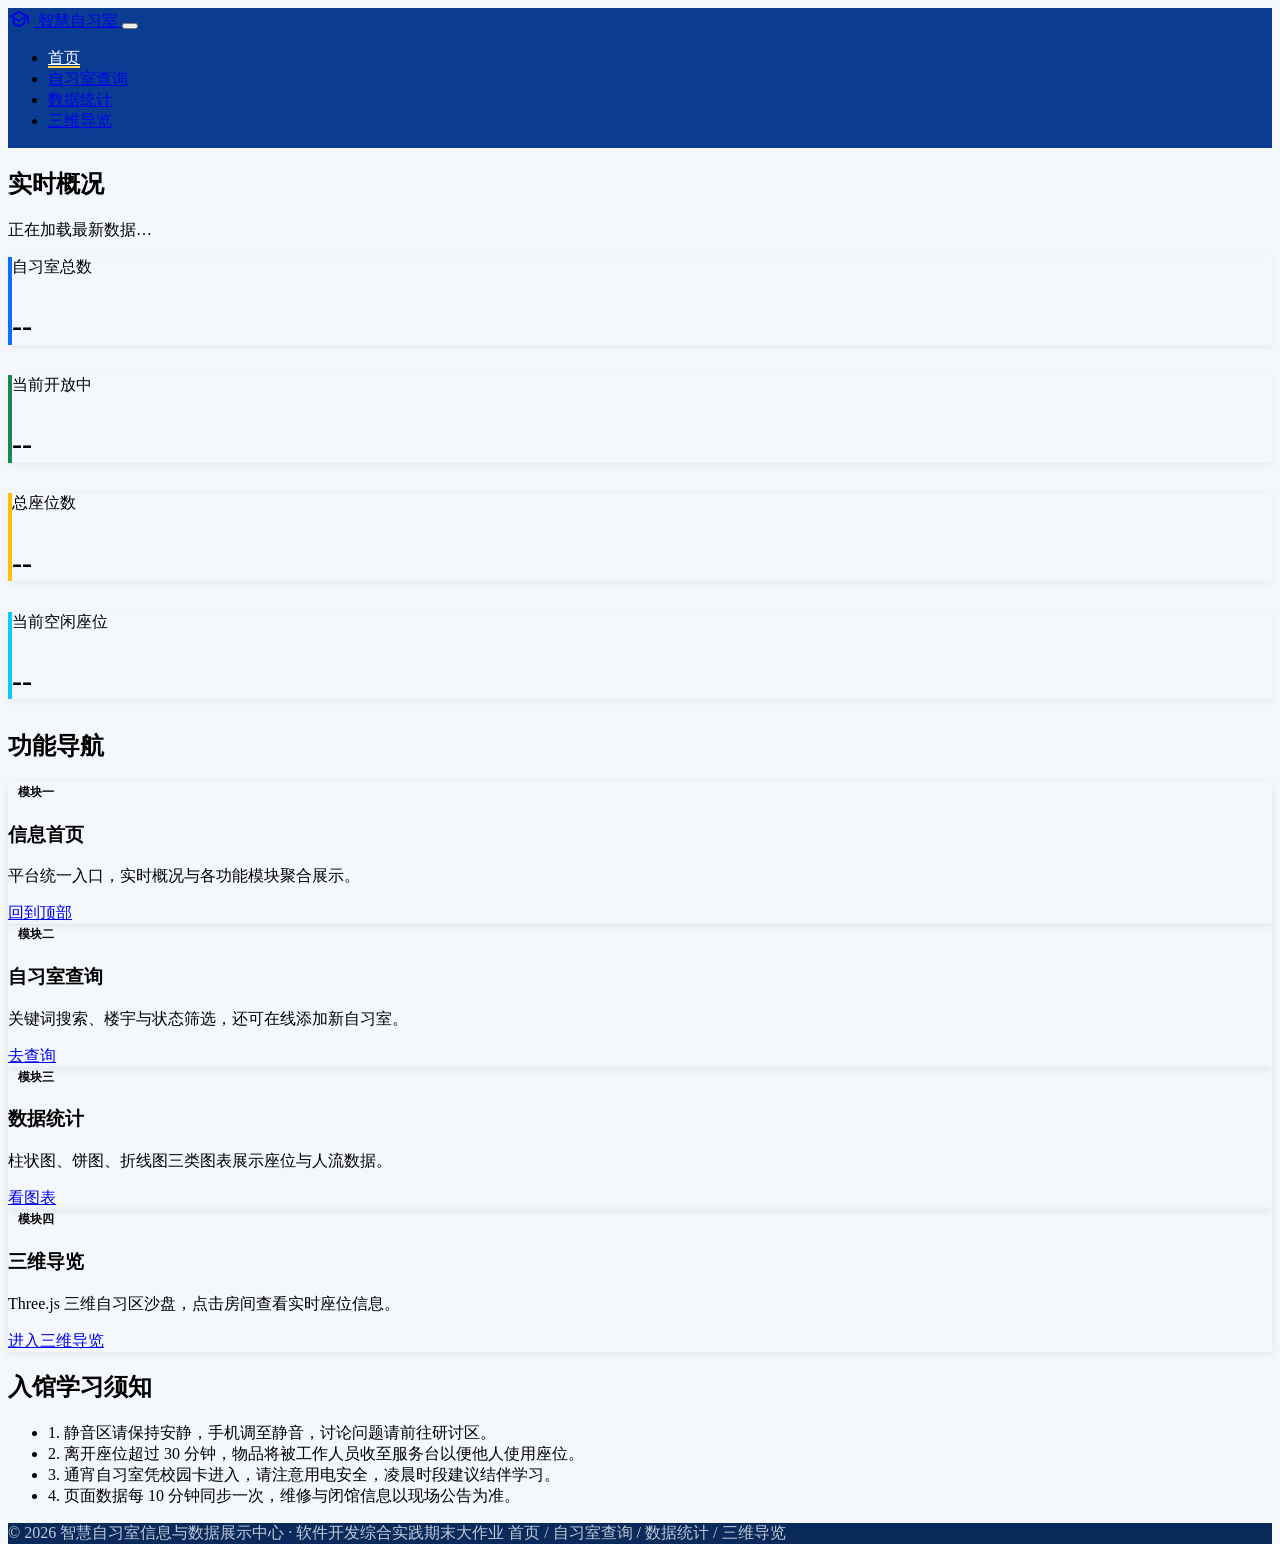
==== index.html @ a84e74b9 "feat(home): 完成信息首页、实时概况卡片与全站公共导航" ====
<!DOCTYPE html>
<html lang="zh-CN">
<head>
  <meta charset="UTF-8">
  <meta name="viewport" content="width=device-width, initial-scale=1.0">
  <meta name="description" content="智慧自习室信息与数据展示中心：自习室查询、数据统计与三维导览">
  <title>智慧自习室信息与数据展示中心 · 首页</title>
  <!-- Bootstrap 本地离线包 -->
  <link href="libs/bootstrap.min.css" rel="stylesheet">
  <!-- 自定义样式 -->
  <link href="css/style.css" rel="stylesheet">
</head>
<body>
  <!-- ============ 全站统一导航 ============ -->
  <nav class="navbar navbar-expand-lg navbar-dark site-nav sticky-top shadow-sm">
    <div class="container">
      <a class="navbar-brand fw-bold" href="index.html">
        <svg class="brand-icon" viewBox="0 0 24 24" width="22" height="22" aria-hidden="true">
          <path fill="currentColor" d="M12 3 1 9l4 2.18v6L12 21l7-3.82v-6l2-1.09V17h2V9L12 3zm6.82 6L12 12.72 5.18 9 12 5.28 18.82 9zM17 15.99l-5 2.73-5-2.73v-3.72L12 15l5-3.72v3.71z"/>
        </svg>
        智慧自习室
      </a>
      <button class="navbar-toggler" type="button" data-bs-toggle="collapse"
              data-bs-target="#mainNav" aria-controls="mainNav"
              aria-expanded="false" aria-label="切换导航">
        <span class="navbar-toggler-icon"></span>
      </button>
      <div class="collapse navbar-collapse" id="mainNav">
        <ul class="navbar-nav ms-auto">
          <li class="nav-item"><a class="nav-link" href="index.html">首页</a></li>
          <li class="nav-item"><a class="nav-link" href="rooms.html">自习室查询</a></li>
          <li class="nav-item"><a class="nav-link" href="stats.html">数据统计</a></li>
          <li class="nav-item"><a class="nav-link" href="scene.html">三维导览</a></li>
        </ul>
      </div>
    </div>
  </nav>

  <!-- ============ 首页横幅 ============ -->
  <header class="hero text-white">
    <div class="container py-5">
      <span class="hero-tag">校园公共服务 · 学习生活</span>
      <h1 class="display-6 fw-bold mt-3">智慧自习室信息与数据展示中心</h1>
      <p class="lead col-lg-8 mb-4">
        查空闲自习室、看座位使用统计、逛三维楼层导览——
        基于本地 JSON 数据驱动，一个站点全部搞定，手机与电脑均可使用。
      </p>
      <a class="btn btn-light btn-lg me-2 mb-2" href="rooms.html">立即查询自习室</a>
      <a class="btn btn-outline-light btn-lg mb-2" href="scene.html">进入三维导览</a>
    </div>
  </header>

  <main class="container py-5">
    <!-- ============ 实时数据概览（由 rooms.json 驱动） ============ -->
    <section aria-labelledby="overview-title" class="mb-5">
      <h2 id="overview-title" class="h4 mb-1">实时概况</h2>
      <p class="text-muted small mb-3" id="overview-meta">正在加载最新数据…</p>

      <!-- 加载失败提示区（默认隐藏，由 JS 填充） -->
      <div id="overview-error"></div>

      <div class="row g-3" id="overview-cards">
        <div class="col-6 col-lg-3">
          <div class="card stat-card h-100">
            <div class="card-body">
              <p class="text-muted small mb-1">自习室总数</p>
              <p class="stat-num mb-0" id="stat-total">--</p>
            </div>
          </div>
        </div>
        <div class="col-6 col-lg-3">
          <div class="card stat-card text-success h-100">
            <div class="card-body">
              <p class="text-muted small mb-1">当前开放中</p>
              <p class="stat-num mb-0" id="stat-open">--</p>
            </div>
          </div>
        </div>
        <div class="col-6 col-lg-3">
          <div class="card stat-card text-warning h-100">
            <div class="card-body">
              <p class="text-muted small mb-1">总座位数</p>
              <p class="stat-num mb-0" id="stat-seats">--</p>
            </div>
          </div>
        </div>
        <div class="col-6 col-lg-3">
          <div class="card stat-card text-info h-100">
            <div class="card-body">
              <p class="text-muted small mb-1">当前空闲座位</p>
              <p class="stat-num mb-0" id="stat-free">--</p>
            </div>
          </div>
        </div>
      </div>
    </section>

    <!-- ============ 功能导航 ============ -->
    <section aria-labelledby="modules-title" class="mb-5">
      <h2 id="modules-title" class="h4 mb-4">功能导航</h2>
      <div class="row g-4">
        <div class="col-sm-6 col-lg-3">
          <div class="card module-card h-100">
            <div class="card-body d-flex flex-column">
              <span class="card-badge bg-primary-subtle text-primary">模块一</span>
              <h3 class="h5 card-title mt-2">信息首页</h3>
              <p class="card-text text-muted flex-grow-1">平台统一入口，实时概况与各功能模块聚合展示。</p>
              <a href="index.html" class="btn btn-outline-primary btn-sm mt-2">回到顶部</a>
            </div>
          </div>
        </div>
        <div class="col-sm-6 col-lg-3">
          <div class="card module-card h-100">
            <div class="card-body d-flex flex-column">
              <span class="card-badge bg-success-subtle text-success">模块二</span>
              <h3 class="h5 card-title mt-2">自习室查询</h3>
              <p class="card-text text-muted flex-grow-1">关键词搜索、楼宇与状态筛选，还可在线添加新自习室。</p>
              <a href="rooms.html" class="btn btn-outline-success btn-sm mt-2">去查询</a>
            </div>
          </div>
        </div>
        <div class="col-sm-6 col-lg-3">
          <div class="card module-card h-100">
            <div class="card-body d-flex flex-column">
              <span class="card-badge bg-warning-subtle text-warning-emphasis">模块三</span>
              <h3 class="h5 card-title mt-2">数据统计</h3>
              <p class="card-text text-muted flex-grow-1">柱状图、饼图、折线图三类图表展示座位与人流数据。</p>
              <a href="stats.html" class="btn btn-outline-warning btn-sm mt-2">看图表</a>
            </div>
          </div>
        </div>
        <div class="col-sm-6 col-lg-3">
          <div class="card module-card h-100">
            <div class="card-body d-flex flex-column">
              <span class="card-badge bg-info-subtle text-info-emphasis">模块四</span>
              <h3 class="h5 card-title mt-2">三维导览</h3>
              <p class="card-text text-muted flex-grow-1">Three.js 三维自习区沙盘，点击房间查看实时座位信息。</p>
              <a href="scene.html" class="btn btn-outline-info btn-sm mt-2">进入三维导览</a>
            </div>
          </div>
        </div>
      </div>
    </section>

    <!-- ============ 入馆须知 ============ -->
    <section aria-labelledby="notice-title">
      <h2 id="notice-title" class="h4 mb-3">入馆学习须知</h2>
      <div class="card border-0 shadow-sm">
        <ul class="list-group list-group-flush">
          <li class="list-group-item">1. 静音区请保持安静，手机调至静音，讨论问题请前往研讨区。</li>
          <li class="list-group-item">2. 离开座位超过 30 分钟，物品将被工作人员收至服务台以便他人使用座位。</li>
          <li class="list-group-item">3. 通宵自习室凭校园卡进入，请注意用电安全，凌晨时段建议结伴学习。</li>
          <li class="list-group-item">4. 页面数据每 10 分钟同步一次，维修与闭馆信息以现场公告为准。</li>
        </ul>
      </div>
    </section>
  </main>

  <!-- ============ 页脚 ============ -->
  <footer class="site-footer py-4 mt-5">
    <div class="container d-flex flex-column flex-md-row justify-content-between align-items-center gap-2 small">
      <span>© <span data-year>2026</span> 智慧自习室信息与数据展示中心 · 软件开发综合实践期末大作业</span>
      <span>首页 / <a href="rooms.html">自习室查询</a> / <a href="stats.html">数据统计</a> / <a href="scene.html">三维导览</a></span>
    </div>
  </footer>

  <!-- jQuery 与 Bootstrap 本地包 -->
  <script src="libs/jquery-3.7.1.min.js"></script>
  <script src="libs/bootstrap.bundle.min.js"></script>
  <script src="js/common.js"></script>
  <script src="js/index.js"></script>
</body>
</html>
---- css/style.css ----
/* ============================================================
 * 智慧自习室信息与数据展示中心 · 全站公共样式
 * 依赖 Bootstrap 5，本文件只写自定义补充样式
 * ============================================================ */

:root {
  --brand-gradient: linear-gradient(135deg, #0d6efd 0%, #6610f2 100%);
  --brand-deep: #0a3d91;
}

html, body {
  height: 100%;
}

body {
  display: flex;
  flex-direction: column;
  min-height: 100vh;
  background-color: #f4f7fb;
}

main {
  flex: 1 0 auto;
}

/* 锚点跳转时给粘性导航栏留出空间 */
section[id] {
  scroll-margin-top: 76px;
}

/* ---------- 导航栏 ---------- */
.site-nav {
  background: var(--brand-deep);
}

.site-nav .nav-link {
  font-weight: 500;
}

.site-nav .nav-link.active {
  color: #fff;
  border-bottom: 2px solid #ffd34e;
}

.brand-icon {
  vertical-align: -4px;
  margin-right: 4px;
}

/* ---------- 首页横幅 ---------- */
.hero {
  background: var(--brand-gradient);
  position: relative;
  overflow: hidden;
}

.hero::after {
  /* 装饰性半透明圆，纯 CSS 不依赖图片 */
  content: "";
  position: absolute;
  right: -80px;
  top: -80px;
  width: 280px;
  height: 280px;
  border-radius: 50%;
  background: rgba(255, 255, 255, 0.12);
}

.hero .container {
  position: relative;
  z-index: 1;
}

.hero-tag {
  display: inline-block;
  padding: 4px 14px;
  border-radius: 999px;
  background: rgba(255, 255, 255, 0.18);
  font-size: 0.85rem;
}

/* ---------- 功能卡片 ---------- */
.module-card {
  border: none;
  box-shadow: 0 2px 8px rgba(0, 0, 0, 0.08);
  transition: transform 0.2s ease, box-shadow 0.2s ease;
}

.module-card:hover {
  transform: translateY(-4px);
  box-shadow: 0 8px 20px rgba(13, 110, 253, 0.18);
}

.card-badge {
  display: inline-block;
  padding: 2px 10px;
  border-radius: 999px;
  font-size: 0.75rem;
  font-weight: 600;
  width: fit-content;
}

/* ---------- 数据概览卡片 ---------- */
.stat-card {
  border: none;
  border-left: 4px solid #0d6efd;
  box-shadow: 0 2px 8px rgba(0, 0, 0, 0.06);
}

.stat-card .stat-num {
  font-size: 1.9rem;
  font-weight: 700;
  line-height: 1.2;
}

.stat-card.text-success { border-left-color: #198754; }
.stat-card.text-warning { border-left-color: #ffc107; }
.stat-card.text-info    { border-left-color: #0dcaf0; }

/* ---------- 自习室卡片 ---------- */
.room-card {
  border: 1px solid rgba(0, 0, 0, 0.08);
  transition: box-shadow 0.2s ease, transform 0.2s ease;
}

.room-card:hover {
  box-shadow: 0 6px 18px rgba(0, 0, 0, 0.12);
  transform: translateY(-2px);
}

.room-card.user-added {
  border-left: 4px solid #ffc107;
}

.tag-pill {
  display: inline-block;
  font-size: 0.72rem;
  padding: 1px 8px;
  margin: 2px 4px 2px 0;
  border-radius: 999px;
  background: #eef4ff;
  color: #0a58ca;
}

/* ---------- 筛选控件组 ---------- */
.filter-group {
  display: flex;
  flex-wrap: wrap;
  align-items: center;
  gap: 6px;
}

.filter-label {
  font-size: 0.9rem;
  color: #495057;
  font-weight: 600;
  margin-right: 2px;
  white-space: nowrap;
}

.filter-group .btn {
  border-radius: 999px;
}

/* ---------- 三维场景页 ---------- */
#scene-canvas {
  display: block;
  width: 100%;
  height: calc(100vh - 64px);
  touch-action: none;
}

.scene-panel {
  position: absolute;
  top: 76px;
  right: 14px;
  width: 250px;
  z-index: 20;
  box-shadow: 0 6px 20px rgba(0, 0, 0, 0.18);
}

.scene-legend {
  position: absolute;
  left: 14px;
  bottom: 14px;
  z-index: 20;
  padding: 10px 14px;
  border-radius: 10px;
  background: rgba(255, 255, 255, 0.92);
  font-size: 0.82rem;
  box-shadow: 0 4px 14px rgba(0, 0, 0, 0.12);
}

.legend-dot {
  display: inline-block;
  width: 12px;
  height: 12px;
  border-radius: 3px;
  margin-right: 5px;
  vertical-align: -1px;
}

.scene-hint {
  position: absolute;
  bottom: 14px;
  left: 50%;
  transform: translateX(-50%);
  z-index: 20;
  margin: 0;
  padding: 6px 16px;
  border-radius: 999px;
  background: rgba(0, 0, 0, 0.55);
  color: #fff;
  font-size: 0.8rem;
  white-space: nowrap;
}

/* 手机端三维提示换行，避免溢出 */
@media (max-width: 576px) {
  .scene-panel { width: calc(100% - 28px); top: 70px; }
  .scene-hint { font-size: 0.7rem; width: calc(100% - 28px); text-align: center; }
  #scene-canvas { height: calc(100vh - 56px); }
}

/* ---------- 图表容器 ---------- */
.chart-box {
  width: 100%;
  height: 380px;
}

@media (max-width: 576px) {
  .chart-box { height: 320px; }
}

/* ---------- 页脚 ---------- */
.site-footer {
  background: #0a2a5c;
  color: rgba(255, 255, 255, 0.75);
}

.site-footer a {
  color: rgba(255, 255, 255, 0.75);
  text-decoration: none;
}

.site-footer a:hover {
  color: #fff;
}

/* ---------- 加载占位 ---------- */
.loading-placeholder {
  text-align: center;
  color: #6c757d;
  padding: 40px 0;
}

.loading-placeholder .spinner-border {
  width: 1.6rem;
  height: 1.6rem;
}
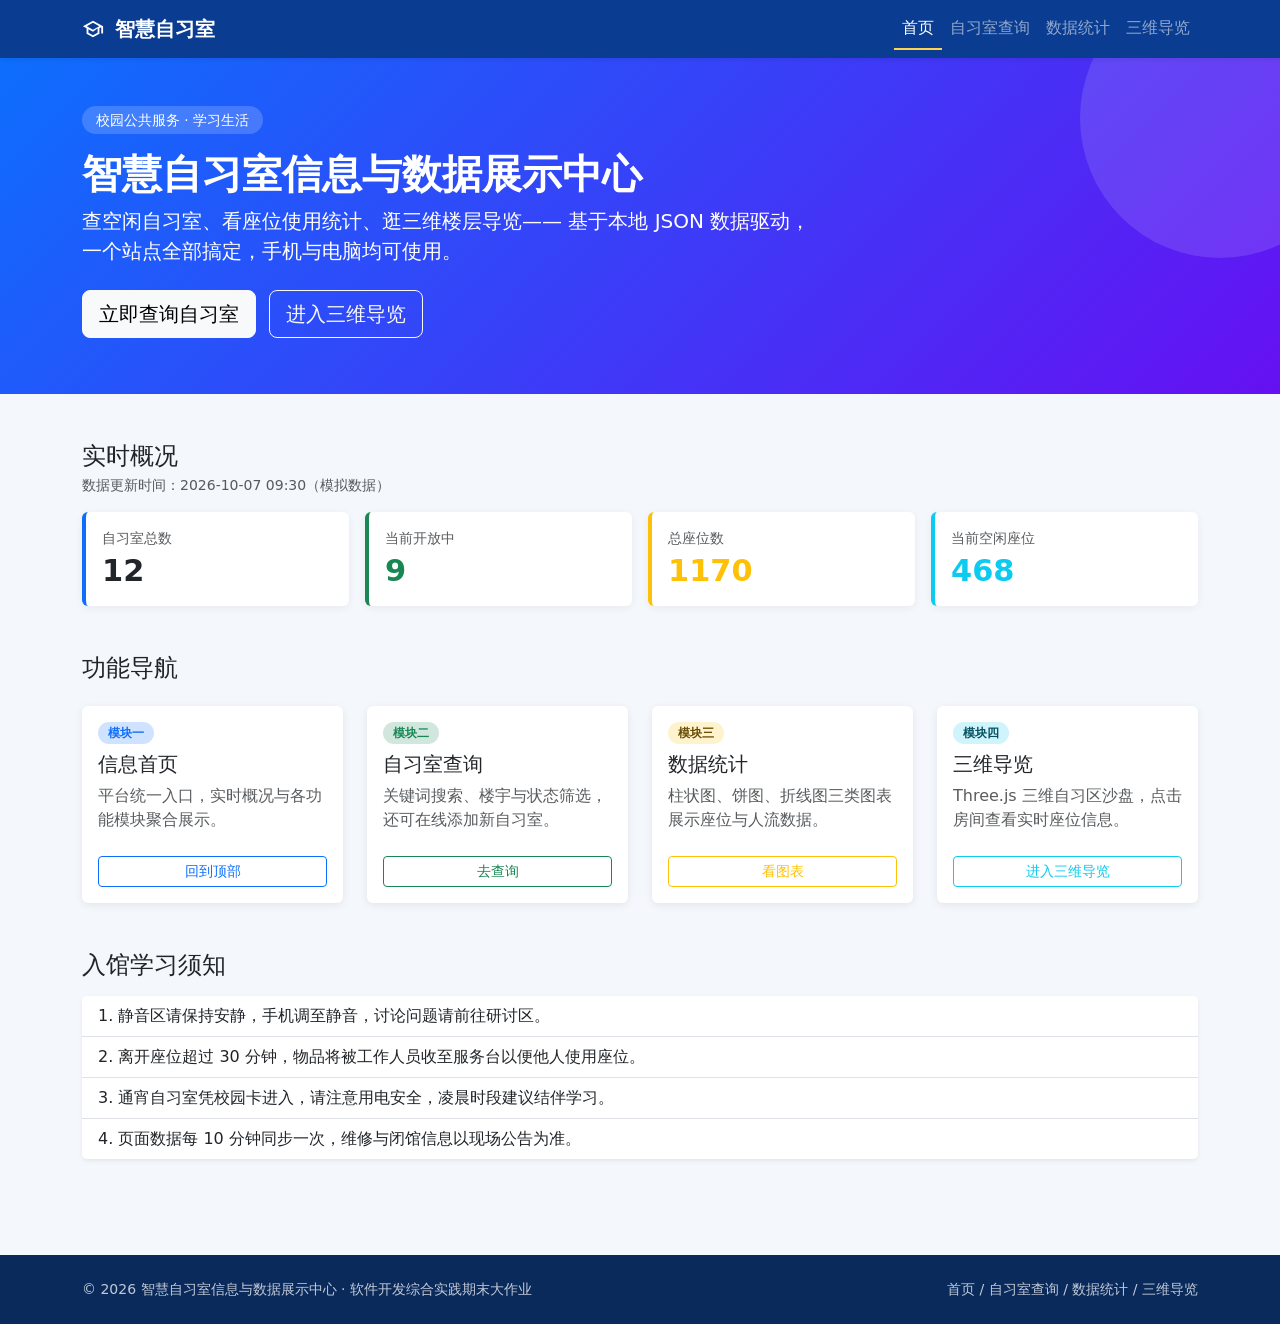
==== commit 21f95e93: "fix: 修复首页横幅在 flex 布局下被压缩的问题，新增 favicon 并优化三维视角" ====
--- a/index.html
+++ b/index.html
@@ -3,6 +3,7 @@
 <head>
   <meta charset="UTF-8">
   <meta name="viewport" content="width=device-width, initial-scale=1.0">
+  <link rel="icon" type="image/svg+xml" href="favicon.svg">
   <meta name="description" content="智慧自习室信息与数据展示中心：自习室查询、数据统计与三维导览">
   <title>智慧自习室信息与数据展示中心 · 首页</title>
   <!-- Bootstrap 本地离线包 -->
--- a/css/style.css
+++ b/css/style.css
@@ -6,10 +6,6 @@
 :root {
   --brand-gradient: linear-gradient(135deg, #0d6efd 0%, #6610f2 100%);
   --brand-deep: #0a3d91;
-}
-
-html, body {
-  height: 100%;
 }
 
 body {
